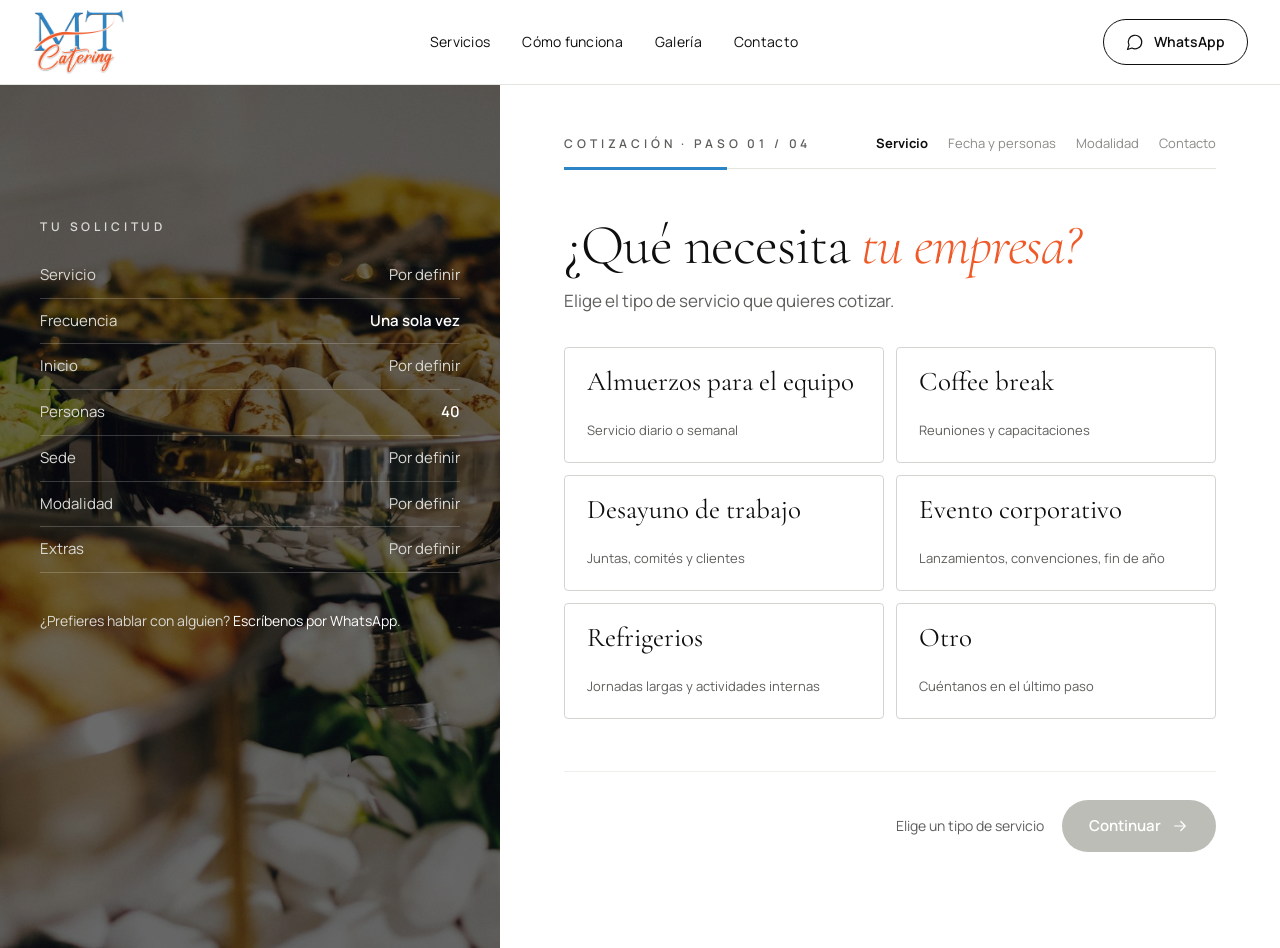
==== cotizar.html @ 87c5e4e2 "Web informativa de MT Catering Página de inicio, formulario de cotización (correo vía Web3Forms y re" ====
<!doctype html>
<html lang="es">
<head>
  <meta charset="utf-8">
  <meta name="viewport" content="width=device-width, initial-scale=1">
  <title>Cotizar · MT Catering</title>
  <meta name="description" content="Cotiza el catering de tu empresa con MT Catering: almuerzos para empleados, coffee break, desayunos de trabajo y eventos corporativos.">
  <link rel="icon" type="image/png" href="img/favicon.png">
  <link rel="preconnect" href="https://fonts.googleapis.com">
  <link rel="preconnect" href="https://fonts.gstatic.com" crossorigin>
  <link href="https://fonts.googleapis.com/css2?family=Cormorant+Garamond:ital,wght@0,300;0,400;0,500;1,300;1,400&family=Manrope:wght@400;500;600;700&display=swap" rel="stylesheet">
  <link rel="stylesheet" href="css/styles.css">
</head>
<body>

<a class="sr-only" href="#cotizar-form">Saltar al formulario</a>

<header class="site-header">
  <div class="container">
    <a class="brand" href="index.html" aria-label="MT Catering, inicio">
      <img src="img/logo-mt-catering.png" alt="MT Catering" width="900" height="640">
    </a>
    <nav class="nav-links" aria-label="Principal">
      <a class="link-ul" href="index.html#servicios">Servicios</a>
      <a class="link-ul" href="index.html#como-funciona">Cómo funciona</a>
      <a class="link-ul" href="index.html#galeria">Galería</a>
      <a class="link-ul" href="index.html#contacto">Contacto</a>
    </nav>
    <div class="header-actions">
      <a class="btn btn-outline" data-mt-wa href="#" target="_blank" rel="noopener">
        <svg class="icon" viewBox="0 0 24 24" aria-hidden="true"><path d="M7.9 20A9 9 0 1 0 4 16.1L2 22Z"/></svg>WhatsApp</a>
      <button class="burger" type="button" aria-label="Abrir menú" aria-expanded="false" aria-controls="menu-movil">
        <svg class="icon i-open" viewBox="0 0 24 24" aria-hidden="true"><path d="M4 9h16M4 15h16"/></svg>
        <svg class="icon i-close" viewBox="0 0 24 24" aria-hidden="true"><path d="M18 6 6 18M6 6l12 12"/></svg>
      </button>
    </div>
  </div>
</header>

<nav class="mobile-menu" id="menu-movil" aria-label="Menú">
  <a class="menu-link" href="index.html">Inicio <span>01</span></a>
  <a class="menu-link" href="index.html#servicios">Servicios <span>02</span></a>
  <a class="menu-link" href="index.html#galeria">Galería <span>03</span></a>
  <a class="menu-link" href="index.html#contacto">Contacto <span>04</span></a>
  <div class="menu-foot">
    <span data-mt="telefono"></span>
    <span data-mt="correo"></span>
  </div>
</nav>

<main class="quote">

  <aside class="quote-aside" aria-label="Resumen de tu solicitud">
    <div class="quote-photo" id="quote-photo" role="img" aria-label="Buffet con bandejas de plata" style="background-image: url('img/fotos/buffet.jpg')"></div>
    <div class="panel">
      <div class="summary">
        <p class="eyebrow eyebrow--light">Tu solicitud</p>
        <dl id="resumen"></dl>
      </div>
      <div class="estimate" id="estimado" hidden>
        <p class="eyebrow eyebrow--light" style="margin-bottom: 8px">Estimado referencial</p>
        <div id="estimado-cuerpo"></div>
        <p style="font-size: 13px; color: #D9D9D6">El precio final se confirma en tu propuesta.</p>
      </div>
      <p class="quote-help">¿Prefieres hablar con alguien? <a class="link-ul" data-mt-wa href="#" target="_blank" rel="noopener">Escríbenos por WhatsApp</a>.</p>
    </div>
  </aside>

  <section class="quote-main" aria-labelledby="titulo-paso">
    <div id="progreso-wrap">
      <div class="progress-top">
        <p class="eyebrow" style="margin: 0">Cotización · paso <span id="paso-num">01</span> / 04</p>
        <ol class="step-names" aria-hidden="true">
          <li data-step-name="1" class="is-current">Servicio</li>
          <li data-step-name="2">Fecha y personas</li>
          <li data-step-name="3">Modalidad</li>
          <li data-step-name="4">Contacto</li>
        </ol>
      </div>
      <div class="progress" aria-hidden="true"><span id="barra"></span></div>
    </div>

    <form id="cotizar-form" novalidate>
      <!-- Paso 1 -->
      <div class="step is-active" data-step="1">
        <h1 id="titulo-paso">¿Qué necesita <em>tu empresa?</em></h1>
        <p class="lead">Elige el tipo de servicio que quieres cotizar.</p>
        <fieldset>
          <legend class="sr-only">Tipo de servicio</legend>
          <div class="tiles" data-group="servicio">
            <button class="tile" type="button" data-value="almuerzos" aria-pressed="false"><span class="t">Almuerzos para el equipo</span><span class="d">Servicio diario o semanal</span></button>
            <button class="tile" type="button" data-value="coffee" aria-pressed="false"><span class="t">Coffee break</span><span class="d">Reuniones y capacitaciones</span></button>
            <button class="tile" type="button" data-value="desayuno" aria-pressed="false"><span class="t">Desayuno de trabajo</span><span class="d">Juntas, comités y clientes</span></button>
            <button class="tile" type="button" data-value="evento" aria-pressed="false"><span class="t">Evento corporativo</span><span class="d">Lanzamientos, convenciones, fin de año</span></button>
            <button class="tile" type="button" data-value="refrigerios" aria-pressed="false"><span class="t">Refrigerios</span><span class="d">Jornadas largas y actividades internas</span></button>
            <button class="tile" type="button" data-value="otro" aria-pressed="false"><span class="t">Otro</span><span class="d">Cuéntanos en el último paso</span></button>
          </div>
        </fieldset>
      </div>

      <!-- Paso 2 -->
      <div class="step" data-step="2">
        <h2>¿Cuándo y para <em>cuántas personas?</em></h2>
        <p class="lead">Si es un servicio recurrente, indícanos la frecuencia.</p>
        <fieldset style="margin-bottom: 36px">
          <legend>Frecuencia</legend>
          <div class="chips" data-group="frecuencia">
            <button class="chip" type="button" data-value="Una sola vez" aria-pressed="true">Una sola vez</button>
            <button class="chip" type="button" data-value="Semanal" aria-pressed="false">Semanal</button>
            <button class="chip" type="button" data-value="Diario (lunes a viernes)" aria-pressed="false">Diario (lun a vie)</button>
            <button class="chip" type="button" data-value="Mensual" aria-pressed="false">Mensual</button>
          </div>
        </fieldset>
        <div class="fields">
          <div class="field">
            <label for="f-fecha">Fecha de inicio</label>
            <input class="fld" id="f-fecha" name="fecha" type="date">
          </div>
          <div class="field">
            <label for="f-horario">Horario</label>
            <select class="fld" id="f-horario" name="horario">
              <option value="">Selecciona</option>
              <option>Desayuno</option>
              <option>Media mañana</option>
              <option>Almuerzo</option>
              <option>Tarde</option>
              <option>Noche o evento</option>
            </select>
          </div>
          <div class="field field--full">
            <label for="f-sede">Sede o dirección</label>
            <input class="fld" id="f-sede" name="sede" type="text" placeholder="Dirección de la oficina, planta o lugar del evento" autocomplete="street-address">
          </div>
        </div>
        <div class="people">
          <div class="people-top">
            <label for="f-personas" class="eyebrow" style="margin: 0">Personas por servicio</label>
            <output class="people-num" id="personas-num" for="f-personas">40</output>
          </div>
          <input id="f-personas" name="personas" type="range" min="10" max="500" step="5" value="40">
          <div class="people-scale"><span>10</span><span>500 o más</span></div>
        </div>
      </div>

      <!-- Paso 3 -->
      <div class="step" data-step="3">
        <h2>¿Cómo lo <em>servimos?</em></h2>
        <p class="lead">Elige la modalidad y suma los extras que necesites.</p>
        <fieldset>
          <legend class="sr-only">Modalidad</legend>
          <div class="tiles" data-group="modalidad">
            <button class="tile" type="button" data-value="Box lunch" aria-pressed="false"><span class="t">Box lunch</span><span class="d">Comida individual empacada y entregada en tu oficina.</span></button>
            <button class="tile" type="button" data-value="Buffet" aria-pressed="false"><span class="t">Buffet</span><span class="d">Montaje en tu sede; cada persona se sirve.</span></button>
            <button class="tile" type="button" data-value="Menú servido" aria-pressed="false"><span class="t">Menú servido</span><span class="d">Entrada, plato fuerte y postre servidos a la mesa.</span></button>
            <button class="tile" type="button" data-value="Estaciones" aria-pressed="false"><span class="t">Estaciones</span><span class="d">Islas temáticas para eventos y lanzamientos.</span></button>
          </div>
        </fieldset>
        <fieldset style="margin-top: 44px">
          <legend>Extras · opcional</legend>
          <div class="chips" data-group="extras" data-multi="true">
            <button class="chip" type="button" data-value="Meseros" aria-pressed="false">Meseros</button>
            <button class="chip" type="button" data-value="Café y bebidas" aria-pressed="false">Café y bebidas</button>
            <button class="chip" type="button" data-value="Menaje y mantelería" aria-pressed="false">Menaje y mantelería</button>
            <button class="chip" type="button" data-value="Postres" aria-pressed="false">Postres</button>
            <button class="chip" type="button" data-value="Montaje y decoración" aria-pressed="false">Montaje y decoración</button>
          </div>
        </fieldset>
      </div>

      <!-- Paso 4 -->
      <div class="step" data-step="4">
        <h2>¿A quién le enviamos <em>la propuesta?</em></h2>
        <p class="lead">Usaremos estos datos solo para responder tu cotización.</p>
        <div class="fields">
          <div class="field">
            <label for="f-nombre">Nombre completo *</label>
            <input class="fld" id="f-nombre" name="nombre" type="text" autocomplete="name" required>
          </div>
          <div class="field">
            <label for="f-empresa">Empresa *</label>
            <input class="fld" id="f-empresa" name="empresa" type="text" autocomplete="organization" required>
          </div>
          <div class="field">
            <label for="f-correo">Correo *</label>
            <input class="fld" id="f-correo" name="correo" type="email" autocomplete="email" required>
          </div>
          <div class="field">
            <label for="f-telefono">Teléfono o WhatsApp *</label>
            <input class="fld" id="f-telefono" name="telefono" type="tel" autocomplete="tel" required>
          </div>
          <div class="field field--full">
            <label for="f-mensaje">¿Algo más? · opcional</label>
            <textarea class="fld" id="f-mensaje" name="mensaje" rows="3" placeholder="Restricciones alimentarias, presupuesto por persona, si necesitas factura…"></textarea>
          </div>
        </div>
        <label class="check">
          <input type="checkbox" id="f-acepta" name="acepta">
          <span>Acepto que MT Catering use estos datos para responder mi cotización.</span>
        </label>
        <div class="hp" aria-hidden="true"><label>No llenar <input type="checkbox" name="botcheck" id="f-botcheck" tabindex="-1"></label></div>
      </div>

      <div class="form-nav" id="form-nav">
        <button class="btn-back" type="button" id="btn-atras" hidden>
          <svg class="icon" viewBox="0 0 24 24" aria-hidden="true"><path d="M19 12H5M11 6l-6 6 6 6"/></svg>Atrás</button>
        <div class="right">
          <span class="hint" id="hint" aria-live="polite"></span>
          <button class="btn btn-dark" type="button" id="btn-siguiente">Continuar
            <svg class="icon" viewBox="0 0 24 24" aria-hidden="true"><path d="M5 12h14M13 6l6 6-6 6"/></svg></button>
          <button class="btn btn-primary" type="submit" id="btn-enviar" hidden>Enviar cotización
            <svg class="icon" viewBox="0 0 24 24" aria-hidden="true"><path d="M5 12h14M13 6l6 6-6 6"/></svg></button>
        </div>
      </div>
      <p class="form-error" id="form-error" role="alert"></p>
    </form>

    <div class="done" id="listo" tabindex="-1">
      <span class="check-badge" aria-hidden="true"><svg class="icon" viewBox="0 0 24 24"><path d="M20 6 9 17l-5-5"/></svg></span>
      <h1>Gracias, <em id="listo-nombre"></em></h1>
      <p id="listo-texto"></p>
      <p id="listo-cuenta" style="font-size: 15px"></p>
      <div class="actions">
        <a class="btn btn-primary" id="listo-wa" href="#">
          <svg class="icon" viewBox="0 0 24 24" aria-hidden="true"><path d="M7.9 20A9 9 0 1 0 4 16.1L2 22Z"/></svg>Ir a WhatsApp ahora</a>
        <button class="btn btn-outline" type="button" id="listo-quedarme">Quedarme aquí</button>
        <a class="link-ul" href="index.html" style="font-weight: 600; margin-left: 8px">Volver al inicio</a>
      </div>
    </div>
  </section>
</main>

<script src="js/config.js"></script>
<script src="js/main.js"></script>
<script src="js/cotizar.js"></script>
</body>
</html>
---- css/styles.css ----
/* =========================================================
   MT Catering · estilos
   Blanco y negro con acentos de la marca (azul y naranja)
   ========================================================= */

:root {
  --ink: #0E0E0E;
  --paper: #FFFFFF;
  --soft: #F5F5F3;
  --muted: #5E5E5B;
  --muted-2: #8A8A86;
  --line: #E4E4E1;
  --line-2: #D4D4D0;
  --on-dark: #FFFFFF;
  --on-dark-muted: #D9D9D6;
  --blue: #2B84C6;      /* azul del logo */
  --orange: #F05A28;    /* naranja del logo */
  --orange-hover: #D94A1B;
  --serif: 'Cormorant Garamond', Georgia, serif;
  --sans: 'Manrope', system-ui, -apple-system, 'Segoe UI', sans-serif;
  --ease: cubic-bezier(.16, .84, .24, 1);
  --radius: 4px;
  --header-h: 84px;
}

*, *::before, *::after { box-sizing: border-box; }
[hidden] { display: none !important; }
html { scroll-behavior: smooth; -webkit-text-size-adjust: 100%; }
body {
  margin: 0;
  font-family: var(--sans);
  font-size: 16px;
  line-height: 1.65;
  color: var(--ink);
  background: var(--paper);
  -webkit-font-smoothing: antialiased;
}
img { max-width: 100%; display: block; }
a { color: var(--ink); }
a:hover { color: var(--muted); }
button { font: inherit; }
:focus-visible { outline: 2px solid var(--orange); outline-offset: 3px; }
.sr-only { position: absolute; width: 1px; height: 1px; padding: 0; margin: -1px; overflow: hidden; clip: rect(0 0 0 0); white-space: nowrap; border: 0; }

.container { width: 100%; max-width: 1280px; margin: 0 auto; padding: 0 32px; }
.eyebrow { margin: 0 0 16px; font-size: 12px; font-weight: 600; letter-spacing: .32em; text-transform: uppercase; color: var(--muted); }
.eyebrow--light { color: var(--on-dark-muted); }
.h-display { font-family: var(--serif); font-weight: 300; letter-spacing: -0.02em; line-height: 1; margin: 0; font-size: clamp(40px, 4.6vw, 68px); }
.h-display em, .accent-em { font-style: italic; color: var(--orange); }
.on-dark .h-display em { color: #FF8A5C; }
.lead { color: var(--muted); font-size: 17px; }
.icon { width: 18px; height: 18px; fill: none; stroke: currentColor; stroke-width: 1.6; stroke-linecap: round; stroke-linejoin: round; flex: none; }

/* ---------- Botones ---------- */
.btn {
  display: inline-flex; align-items: center; justify-content: center; gap: 10px;
  min-height: 52px; padding: 0 26px; border-radius: 999px;
  font-weight: 600; font-size: 15px; text-decoration: none; cursor: pointer;
  border: 1px solid transparent;
  transition: transform .5s var(--ease), background-color .3s, color .3s, border-color .3s;
}
.btn:hover { transform: translateY(-2px); }
.btn-primary { background: var(--orange); color: var(--ink); }
.btn-primary:hover { background: var(--orange-hover); color: var(--ink); }
.btn-dark { background: var(--ink); color: var(--paper); }
.btn-dark:hover { background: #2A2A28; color: var(--paper); }
.btn-outline { border-color: var(--ink); color: var(--ink); background: transparent; }
.btn-outline:hover { background: var(--ink); color: var(--paper); }
.btn-outline-light { border-color: rgba(255,255,255,.6); color: var(--paper); background: transparent; }
.btn-outline-light:hover { background: var(--paper); color: var(--ink); }
.btn[disabled] { background: #BDBDB8; color: var(--paper); cursor: not-allowed; transform: none; }

.link-ul {
  text-decoration: none;
  background-image: linear-gradient(currentColor, currentColor);
  background-size: 0% 1px; background-repeat: no-repeat; background-position: 0 100%;
  transition: background-size .6s var(--ease);
}
.link-ul:hover { background-size: 100% 1px; }

/* ---------- Encabezado ---------- */
.site-header {
  position: sticky; top: 0; z-index: 50;
  background: rgba(255,255,255,.96);
  backdrop-filter: blur(8px);
  border-bottom: 1px solid var(--line);
}
.site-header .container { display: flex; align-items: center; justify-content: space-between; gap: 24px; height: var(--header-h); }
.brand { display: flex; align-items: center; }
.brand img { height: 66px; width: auto; }
.nav-links { display: flex; gap: 32px; align-items: center; font-size: 14px; letter-spacing: .02em; }
.nav-links a { color: var(--ink); }
.header-actions { display: flex; gap: 12px; align-items: center; }
.header-actions .btn { min-height: 46px; padding: 0 22px; font-size: 14px; }
.burger {
  display: none; width: 46px; height: 46px; border-radius: 50%;
  border: 1px solid var(--line-2); background: var(--paper); color: var(--ink);
  align-items: center; justify-content: center; cursor: pointer;
}
.burger .i-close { display: none; }
.burger[aria-expanded="true"] .i-open { display: none; }
.burger[aria-expanded="true"] .i-close { display: block; }
.mobile-menu {
  position: fixed; inset: var(--header-h) 0 0 0; z-index: 49;
  background: var(--ink); color: var(--paper);
  padding: 24px 24px 32px; display: flex; flex-direction: column;
  transform: translateY(-8px); opacity: 0; visibility: hidden;
  transition: opacity .4s var(--ease), transform .4s var(--ease), visibility .4s;
}
.mobile-menu.is-open { opacity: 1; transform: none; visibility: visible; }
.mobile-menu a.menu-link {
  color: var(--paper); text-decoration: none;
  font-family: var(--serif); font-weight: 300; font-size: 44px; line-height: 1.1;
  padding: 12px 0; border-bottom: 1px solid #2E2E2C;
  display: flex; justify-content: space-between; align-items: baseline;
}
.mobile-menu a.menu-link span { font-family: var(--sans); font-size: 12px; color: #A3A3A0; }
.mobile-menu .menu-foot { margin-top: auto; display: flex; flex-direction: column; gap: 8px; color: #A3A3A0; font-size: 14px; }

/* ---------- Portada ---------- */
.hero {
  position: relative; overflow: hidden; color: var(--on-dark);
  min-height: min(820px, calc(100vh - var(--header-h)));
  display: flex; background: var(--ink);
}
.hero-bg {
  position: absolute; inset: 0;
  background: url('../img/fotos/buffet.jpg') center / cover no-repeat;
  transform-origin: center;
}
.hero::after { content: ''; position: absolute; inset: 0; background: rgba(8,8,8,.6); }
.hero .container {
  position: relative; z-index: 1;
  display: flex; flex-wrap: wrap; gap: 40px 64px; align-items: flex-end; justify-content: space-between;
  padding-top: 96px; padding-bottom: 80px;
}
.hero h1 {
  flex: 999 1 620px; min-width: 0; margin: 0;
  font-family: var(--serif); font-weight: 300; line-height: .94; letter-spacing: -0.03em;
  font-size: clamp(54px, 8vw, 128px);
}
.hero h1 .line { display: block; }
.hero h1 em { font-style: italic; color: #FF8A5C; display: inline-block; }
.hero-side { flex: 1 1 300px; min-width: 0; max-width: 400px; }
.hero-side p { margin: 0 0 28px; color: #E6E6E3; font-size: 17px; }
.hero-actions { display: flex; flex-wrap: wrap; gap: 12px; }

/* ---------- Franja que se desliza ---------- */
.marquee { background: var(--ink); color: var(--paper); padding: 28px 0; overflow: hidden; border-top: 3px solid var(--orange); }
.marquee-track { display: flex; width: max-content; animation: marquee 60s linear infinite; }
.marquee-track span {
  display: inline-flex; align-items: center; gap: 40px; padding-right: 40px;
  font-family: var(--serif); font-style: italic; font-weight: 300; font-size: 42px; line-height: 1.1; white-space: nowrap;
}
.marquee-track span::after { content: ''; width: 6px; height: 6px; border-radius: 50%; background: var(--blue); }
@keyframes marquee { from { transform: translateX(0); } to { transform: translateX(-50%); } }

/* ---------- Nosotros ---------- */
.intro { text-align: center; padding: 128px 0 104px; }
.intro .container { max-width: 1080px; }
.intro-statement {
  font-family: var(--serif); font-weight: 300; letter-spacing: -0.015em; line-height: 1.25;
  font-size: clamp(32px, 3.8vw, 54px); margin: 0 0 32px;
}
.photo-pill { display: inline-block; width: 120px; height: 52px; border-radius: 999px; vertical-align: middle; background-size: cover; background-position: center; }
.photo-pill--1 { background-image: url('../img/fotos/ensaladas.jpg'); }
.photo-pill--2 { background-image: url('../img/fotos/coffee-break.jpg'); }
.intro .lead { max-width: 640px; margin: 0 auto 64px; }
.features { display: flex; flex-wrap: wrap; border-top: 1px solid var(--line); text-align: left; }
.feature { flex: 1 1 220px; padding: 32px 24px 0; }
.feature + .feature { border-left: 1px solid var(--line); }
.feature .num { font-family: var(--serif); font-size: 44px; font-weight: 300; line-height: 1; color: var(--blue); }
.feature h3 { margin: 12px 0 6px; font-size: 17px; }
.feature p { margin: 0; color: var(--muted); font-size: 15px; }

/* ---------- Servicios ---------- */
.services { background: var(--ink); color: var(--on-dark); padding: 112px 0; }
.section-head { display: flex; flex-wrap: wrap; justify-content: space-between; align-items: flex-end; gap: 16px 32px; margin-bottom: 48px; }
.section-head p { margin: 0; max-width: 340px; }
.services .section-head p { color: #A3A3A0; }
.cards { display: flex; flex-wrap: wrap; gap: 16px; }
.card {
  flex: 1 1 270px; min-width: 0; height: 500px; position: relative; overflow: hidden;
  border-radius: var(--radius); color: var(--on-dark); text-decoration: none;
  display: flex; flex-direction: column; justify-content: flex-end;
}
.card:hover { color: var(--on-dark); }
.card img { position: absolute; inset: 0; width: 100%; height: 100%; object-fit: cover; transition: transform 1.6s var(--ease); }
.card::before { content: ''; position: absolute; inset: 0; z-index: 1; background: linear-gradient(to top, rgba(0,0,0,.85), rgba(0,0,0,.12) 62%); }
.card:hover img, .card:focus-visible img { transform: scale(1.07); }
.card-body { position: relative; z-index: 2; padding: 26px; }
.card-body .num { font-size: 13px; letter-spacing: .1em; color: #FF8A5C; }
.card-body h3 { font-family: var(--serif); font-weight: 400; font-size: 34px; line-height: 1.05; margin: 6px 0 0; }
.card-body p { margin: 0; padding-top: 10px; font-size: 15px; color: #E6E6E3; max-height: 0; opacity: 0; overflow: hidden; transition: max-height .7s var(--ease), opacity .6s; }
.card:hover .card-body p, .card:focus-visible .card-body p { max-height: 160px; opacity: 1; }
.card-body .more { display: inline-flex; align-items: center; gap: 8px; margin-top: 14px; font-size: 14px; font-weight: 600; }
@media (hover: none) { .card-body p { max-height: none; opacity: 1; } }

/* ---------- Franja con foto ---------- */
.band { position: relative; overflow: hidden; height: 540px; color: var(--on-dark); display: flex; align-items: center; justify-content: center; text-align: center; background: var(--ink); }
.band-bg { position: absolute; left: 0; right: 0; top: -14%; bottom: -14%; background: url('../img/fotos/buffet-oficina.jpg') center / cover no-repeat; }
.band::after { content: ''; position: absolute; inset: 0; background: rgba(8,8,8,.6); }
.band .inner { position: relative; z-index: 1; max-width: 920px; padding: 0 32px; }
.band-quote { font-family: var(--serif); font-weight: 300; font-size: clamp(40px, 5vw, 76px); line-height: 1.05; letter-spacing: -0.02em; margin: 0 0 20px; }
.band-quote em { color: #FF8A5C; }

/* ---------- Cómo funciona ---------- */
.process { padding: 120px 0; }
.process .container { display: flex; flex-wrap: wrap; gap: 64px; align-items: center; }
.process-photo { flex: 1 1 440px; min-width: 0; overflow: hidden; border-radius: var(--radius); }
.process-photo img { width: 100%; aspect-ratio: 4 / 5; object-fit: cover; transition: transform 1.6s var(--ease); }
.process-photo:hover img { transform: scale(1.05); }
.process-text { flex: 1 1 440px; min-width: 0; }
.steps { list-style: none; margin: 40px 0 44px; padding: 0; }
.steps li { display: flex; gap: 24px; padding: 22px 0; border-top: 1px solid var(--line-2); }
.steps li:first-child { border-top-color: var(--ink); }
.steps li:last-child { border-bottom: 1px solid var(--line-2); }
.steps .n { font-size: 13px; letter-spacing: .1em; color: var(--blue); font-weight: 700; padding-top: 10px; }
.steps strong { display: block; font-family: var(--serif); font-weight: 400; font-size: 30px; line-height: 1.15; }
.steps span.t { color: var(--muted); }

/* ---------- Galería ---------- */
.gallery { border-top: 1px solid var(--line); padding: 112px 0; }
.filters { display: flex; flex-wrap: wrap; gap: 6px; }
.filter {
  min-height: 44px; padding: 0 18px; border-radius: 999px; cursor: pointer;
  font-size: 14px; font-weight: 600; border: 1px solid var(--line-2); background: var(--paper); color: var(--ink);
  transition: background-color .3s, color .3s, border-color .3s;
}
.filter[aria-pressed="true"] { background: var(--ink); color: var(--paper); border-color: var(--ink); }
.gallery-grid { display: grid; grid-template-columns: repeat(3, minmax(0, 1fr)); grid-auto-rows: 250px; gap: 14px; }
.gallery-item { position: relative; overflow: hidden; border-radius: var(--radius); display: block; }
.gallery-item.tall { grid-row: span 2; }
.gallery-item img { width: 100%; height: 100%; object-fit: cover; transition: transform 1.6s var(--ease); }
.gallery-item:hover img { transform: scale(1.06); }
.gallery-item .tag { position: absolute; left: 14px; bottom: 14px; background: var(--paper); color: var(--ink); font-size: 11px; font-weight: 700; letter-spacing: .16em; text-transform: uppercase; padding: 6px 10px; border-radius: 2px; }
.gallery-item.is-hidden { display: none; }

/* ---------- Llamada final ---------- */
.cta { padding: 120px 0; }
.cta .container { display: flex; flex-wrap: wrap; gap: 48px; align-items: center; }
.cta-text { flex: 999 1 520px; min-width: 0; }
.cta-text h2 { font-family: var(--serif); font-weight: 300; font-size: clamp(52px, 6.4vw, 100px); line-height: .98; letter-spacing: -0.03em; margin: 0 0 24px; }
.cta-text h2 em { color: var(--orange); }
.cta-text .lead { margin: 0 0 36px; max-width: 460px; }
.cta-actions { display: flex; flex-wrap: wrap; gap: 14px; }
.cta-photo { flex: 1 1 380px; min-width: 0; overflow: hidden; border-radius: var(--radius); }
.cta-photo img { width: 100%; aspect-ratio: 4 / 5; object-fit: cover; }

/* ---------- Pie ---------- */
.site-footer { background: var(--ink); color: #A3A3A0; overflow: hidden; }
.footer-top { padding-top: 88px; display: flex; flex-wrap: wrap; gap: 48px; }
.footer-col { flex: 1 1 220px; min-width: 0; }
.footer-col ul { list-style: none; margin: 0; padding: 0; display: flex; flex-direction: column; gap: 10px; }
.footer-col a, .footer-col li { color: var(--paper); }
.footer-col a { text-decoration: none; }
.footer-logo { background: var(--paper); border-radius: var(--radius); padding: 14px 18px; display: inline-block; }
.footer-logo img { height: 72px; width: auto; }
.footer-word { padding-top: 64px; }
.footer-word p { margin: 0; font-family: var(--serif); font-weight: 300; font-size: clamp(72px, 14vw, 210px); line-height: .8; letter-spacing: -0.04em; color: var(--paper); white-space: nowrap; }
.footer-word p em { color: var(--orange); }
.footer-bottom { padding-top: 28px; padding-bottom: 32px; margin-top: 0; border-top: 1px solid #2A2A28; display: flex; flex-wrap: wrap; justify-content: space-between; gap: 12px; font-size: 13px; }
.footer-bottom a { color: #A3A3A0; }

/* ---------- WhatsApp ---------- */
.wa-float {
  position: fixed; right: 28px; bottom: 28px; z-index: 40;
  width: 60px; height: 60px; border-radius: 50%;
  background: #1A9E4F; color: var(--paper);
  display: flex; align-items: center; justify-content: center;
  box-shadow: 0 14px 30px rgba(0,0,0,.25);
  transition: transform .5s var(--ease);
}
.wa-float:hover { transform: translateY(-3px) scale(1.04); color: var(--paper); }
.wa-float .icon { width: 28px; height: 28px; }
.mobile-bar { display: none; }

/* ---------- Animación de la palabra ---------- */
.word-swap { display: inline-block; animation: wordIn 1s var(--ease); }
@keyframes wordIn { from { opacity: 0; transform: translateY(40%); filter: blur(8px); } to { opacity: 1; transform: none; filter: blur(0); } }

/* =========================================================
   Página de cotizar
   ========================================================= */
.quote { display: flex; flex-wrap: wrap; align-items: stretch; min-height: calc(100vh - var(--header-h)); }
.quote-aside { flex: 1 1 500px; min-width: 0; position: relative; overflow: hidden; color: var(--on-dark); background: var(--ink); min-height: 520px; }
.quote-photo { position: absolute; inset: 0; background-size: cover; background-position: center; transition: opacity .8s var(--ease); }
.quote-aside::after { content: ''; position: absolute; inset: 0; background: rgba(8,8,8,.6); }
.quote-aside .panel { position: sticky; top: var(--header-h); z-index: 1; padding: 48px 40px; display: flex; flex-direction: column; gap: 36px; }
.summary dl { margin: 0; }
.summary .row { display: flex; justify-content: space-between; gap: 16px; padding: 10px 0; border-bottom: 1px solid rgba(255,255,255,.2); font-size: 15px; }
.summary dt { color: var(--on-dark-muted); }
.summary dd { margin: 0; text-align: right; font-weight: 600; }
.summary dd.empty { font-weight: 400; color: var(--on-dark-muted); }
.estimate .range { font-family: var(--serif); font-weight: 300; font-size: 42px; line-height: 1.05; margin: 0 0 6px; }
.estimate p { margin: 0 0 8px; font-size: 14px; color: #E6E6E3; }
.quote-help { font-size: 14px; color: var(--on-dark-muted); margin: 0; }
.quote-help a { color: var(--paper); }

.quote-main { flex: 999 1 600px; min-width: 0; padding: 48px 64px 96px; }
.progress-top { display: flex; justify-content: space-between; align-items: baseline; gap: 16px; margin-bottom: 14px; }
.progress-top p { margin: 0; }
.step-names { list-style: none; margin: 0; padding: 0; display: flex; gap: 20px; font-size: 13px; color: var(--muted-2); }
.step-names li.is-current { color: var(--ink); font-weight: 700; }
.progress { height: 1px; background: var(--line); position: relative; margin-bottom: 48px; }
.progress span { position: absolute; left: 0; top: -1px; height: 3px; background: var(--blue); width: 25%; transition: width .8s var(--ease); }

.step { display: none; }
.step.is-active { display: block; animation: stepIn .7s var(--ease); }
@keyframes stepIn { from { opacity: 0; transform: translateY(16px); } to { opacity: 1; transform: none; } }
.step h1, .step h2 { font-family: var(--serif); font-weight: 300; font-size: clamp(40px, 4.4vw, 60px); line-height: 1.02; letter-spacing: -0.02em; margin: 0 0 12px; }
.step h1 em, .step h2 em { color: var(--orange); }
.step > p.lead { margin: 0 0 32px; }
.step fieldset { border: 0; margin: 0; padding: 0; min-width: 0; }
.step legend { padding: 0; margin: 0 0 12px; font-size: 12px; font-weight: 600; letter-spacing: .2em; text-transform: uppercase; color: var(--muted); }

.tiles { display: grid; grid-template-columns: repeat(auto-fill, minmax(220px, 1fr)); gap: 12px; }
.tile {
  text-align: left; cursor: pointer; min-height: 116px; padding: 20px 22px; border-radius: var(--radius);
  display: flex; flex-direction: column; justify-content: space-between; gap: 12px;
  border: 1px solid var(--line-2); background: var(--paper); color: var(--ink);
  transition: background-color .4s, color .4s, border-color .4s, transform .4s var(--ease);
}
.tile:hover { transform: translateY(-2px); border-color: var(--ink); }
.tile .t { font-family: var(--serif); font-size: 27px; font-weight: 400; line-height: 1.05; }
.tile .d { font-size: 13px; color: var(--muted); }
.tile[aria-pressed="true"] { background: var(--ink); color: var(--paper); border-color: var(--ink); }
.tile[aria-pressed="true"] .d { color: #BDBDB8; }

.chips { display: flex; flex-wrap: wrap; gap: 10px; }
.chip {
  min-height: 46px; padding: 0 20px; border-radius: 999px; cursor: pointer; font-size: 15px;
  display: inline-flex; align-items: center; gap: 8px;
  border: 1px solid var(--line-2); background: var(--paper); color: var(--ink);
  transition: background-color .4s, color .4s, border-color .4s;
}
.chip:hover { border-color: var(--ink); }
.chip[aria-pressed="true"] { background: var(--ink); color: var(--paper); border-color: var(--ink); }

.fields { display: flex; flex-wrap: wrap; gap: 32px 40px; }
.field { flex: 1 1 240px; min-width: 0; display: flex; flex-direction: column; gap: 4px; }
.field--full { flex-basis: 100%; }
.field label { font-size: 12px; font-weight: 600; letter-spacing: .2em; text-transform: uppercase; color: var(--muted); }
.fld {
  font: inherit; font-size: 18px; width: 100%; min-height: 52px; padding: 10px 0;
  border: 0; border-bottom: 1px solid #BDBDB8; border-radius: 0; background: transparent; color: var(--ink);
  transition: border-color .4s, box-shadow .4s;
}
.fld:focus { outline: none; border-bottom-color: var(--ink); box-shadow: 0 1px 0 var(--ink); }
.fld::placeholder { color: var(--muted-2); }
textarea.fld { resize: vertical; min-height: 96px; }
.fld[aria-invalid="true"] { border-bottom-color: #C2410C; }
.field .err { font-size: 13px; color: #B3340D; min-height: 0; }

.people { margin-top: 44px; }
.people-top { display: flex; justify-content: space-between; align-items: flex-end; gap: 16px; }
.people-num { font-family: var(--serif); font-weight: 300; font-size: 72px; line-height: .9; }
.people input[type=range] { width: 100%; margin: 20px 0 6px; accent-color: var(--ink); height: 28px; }
.people-scale { display: flex; justify-content: space-between; font-size: 13px; color: var(--muted); }

.check { display: flex; gap: 12px; align-items: flex-start; margin-top: 28px; font-size: 15px; cursor: pointer; }
.check input { width: 20px; height: 20px; margin: 2px 0 0; accent-color: var(--ink); flex: none; }
.hp { position: absolute; left: -9999px; width: 1px; height: 1px; overflow: hidden; }

.form-nav { display: flex; justify-content: space-between; align-items: center; gap: 16px; margin-top: 52px; padding-top: 28px; border-top: 1px solid #EEEEEB; flex-wrap: wrap; }
.form-nav .right { display: flex; align-items: center; gap: 18px; flex-wrap: wrap; justify-content: flex-end; margin-left: auto; }
.btn-back { border: 0; background: transparent; cursor: pointer; font-weight: 600; min-height: 48px; display: inline-flex; align-items: center; gap: 8px; padding: 0 4px; color: var(--ink); }
.hint { font-size: 14px; color: var(--muted); }
.form-error { margin: 20px 0 0; padding: 14px 16px; border-left: 3px solid var(--orange); background: #FFF3EE; font-size: 15px; display: none; }
.form-error.is-visible { display: block; }

.done { display: none; padding: 24px 0 8px; flex-direction: column; align-items: flex-start; gap: 20px; }
.done.is-visible { display: flex; }
.done .check-badge { width: 88px; height: 88px; border-radius: 50%; background: var(--ink); color: var(--paper); display: flex; align-items: center; justify-content: center; animation: pop .9s var(--ease) both; }
.done .check-badge .icon { width: 40px; height: 40px; stroke-width: 1.8; }
.done h1 { font-family: var(--serif); font-weight: 300; font-size: clamp(44px, 5vw, 72px); line-height: 1; letter-spacing: -0.02em; margin: 0; }
.done h1 em { color: var(--orange); }
.done p { margin: 0; color: var(--muted); font-size: 18px; max-width: 560px; }
.done .actions { display: flex; flex-wrap: wrap; gap: 12px; align-items: center; margin-top: 8px; }
@keyframes pop { 0% { transform: scale(.6); opacity: 0; } 60% { transform: scale(1.06); opacity: 1; } 100% { transform: scale(1); } }

/* =========================================================
   Pantallas pequeñas
   ========================================================= */
@media (max-width: 960px) {
  .nav-links { display: none; }
  .burger { display: inline-flex; }
  .header-actions .btn { display: none; }
  .gallery-grid { grid-template-columns: repeat(2, minmax(0, 1fr)); grid-auto-rows: 200px; }
  .feature + .feature { border-left: 0; }
  .quote-main { padding: 36px 24px 72px; order: 1; }
  .quote-aside { order: 2; min-height: 0; flex-basis: 100%; }
}
@media (max-width: 640px) {
  :root { --header-h: 72px; }
  .container { padding: 0 20px; }
  .brand img { height: 48px; }
  .hero .container { padding-top: 64px; padding-bottom: 116px; }
  .hero-side { max-width: none; }
  .marquee-track span { font-size: 30px; }
  .intro { padding: 88px 0 72px; }
  .photo-pill { width: 84px; height: 38px; }
  .services, .gallery, .process, .cta { padding: 80px 0; }
  .card { height: 400px; flex-basis: 100%; }
  .band { height: 420px; }
  .gallery-grid { grid-auto-rows: 160px; gap: 10px; }
  .step-names { display: none; }
  .quote-aside .panel { padding: 32px 20px; }
  .wa-float { display: none; }
  .mobile-bar {
    display: flex; gap: 10px; position: fixed; left: 0; right: 0; bottom: 0; z-index: 40;
    background: var(--paper); border-top: 1px solid var(--line); padding: 12px 16px 16px;
  }
  .mobile-bar .btn { flex: 1; }
  .mobile-bar .wa { flex: none; width: 52px; height: 52px; border-radius: 50%; border: 1px solid var(--ink); display: flex; align-items: center; justify-content: center; color: var(--ink); }
  .site-footer { padding-bottom: 84px; }
}

@media (prefers-reduced-motion: reduce) {
  *, *::before, *::after { animation-duration: .01ms !important; animation-iteration-count: 1 !important; transition-duration: .01ms !important; scroll-behavior: auto !important; }
  .marquee-track { animation: none; }
}
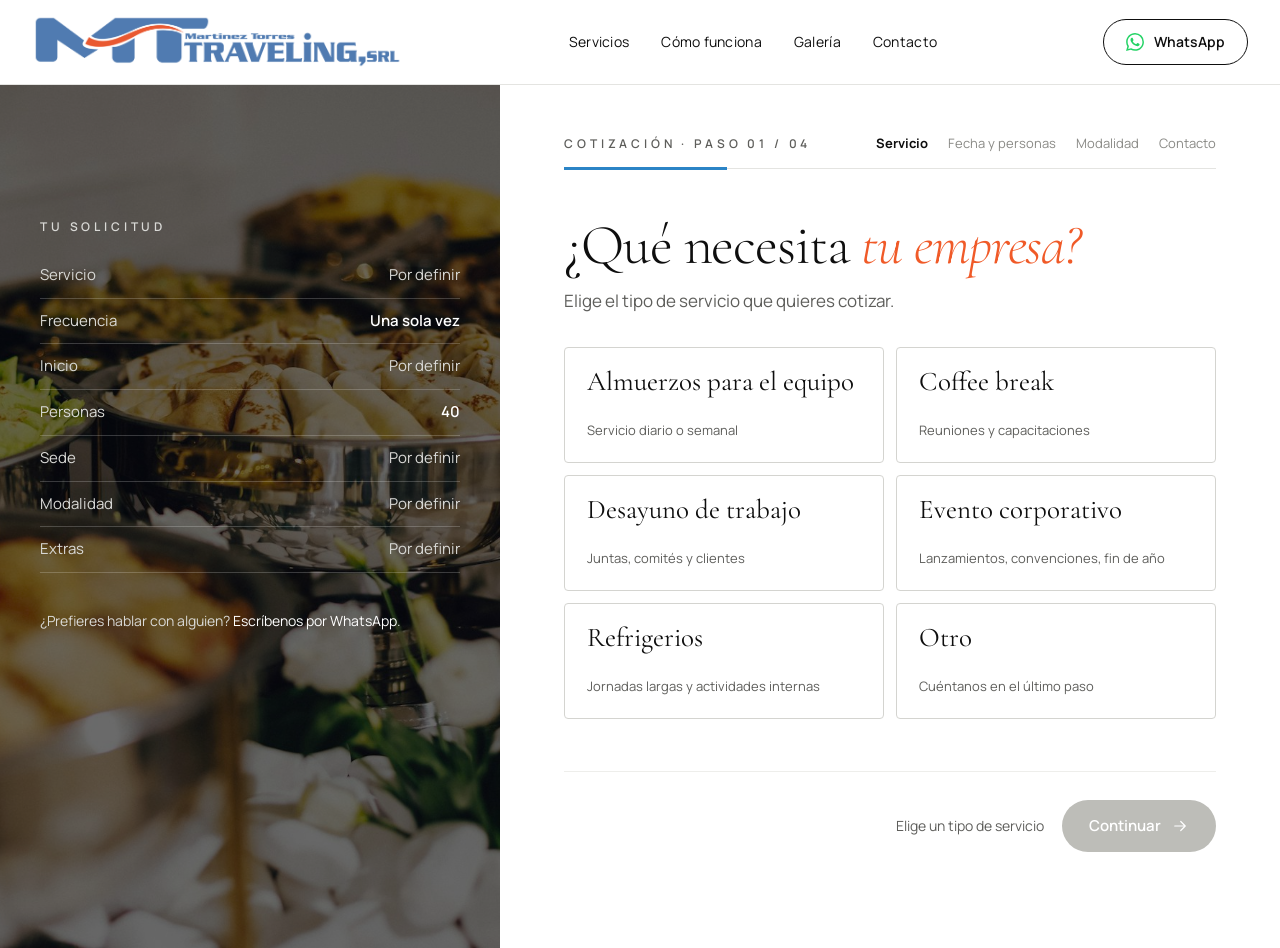
==== commit 3dc81a7d: "Logos, botones de vidrio, íconos de servicio y datos de contacto - Logo de MT Traveling (Martínez To" ====
--- a/cotizar.html
+++ b/cotizar.html
@@ -9,7 +9,7 @@
   <link rel="preconnect" href="https://fonts.googleapis.com">
   <link rel="preconnect" href="https://fonts.gstatic.com" crossorigin>
   <link href="https://fonts.googleapis.com/css2?family=Cormorant+Garamond:ital,wght@0,300;0,400;0,500;1,300;1,400&family=Manrope:wght@400;500;600;700&display=swap" rel="stylesheet">
-  <link rel="stylesheet" href="css/styles.css">
+  <link rel="stylesheet" href="css/styles.css?v=5">
 </head>
 <body>
 
@@ -17,8 +17,8 @@
 
 <header class="site-header">
   <div class="container">
-    <a class="brand" href="index.html" aria-label="MT Catering, inicio">
-      <img src="img/logo-mt-catering.png" alt="MT Catering" width="900" height="640">
+    <a class="brand" href="index.html" aria-label="Ir al inicio">
+      <img src="img/logo-mt-traveling.png?v=2" alt="MT Traveling, SRL · Martínez Torres" width="1600" height="233">
     </a>
     <nav class="nav-links" aria-label="Principal">
       <a class="link-ul" href="index.html#servicios">Servicios</a>
@@ -28,7 +28,7 @@
     </nav>
     <div class="header-actions">
       <a class="btn btn-outline" data-mt-wa href="#" target="_blank" rel="noopener">
-        <svg class="icon" viewBox="0 0 24 24" aria-hidden="true"><path d="M7.9 20A9 9 0 1 0 4 16.1L2 22Z"/></svg>WhatsApp</a>
+        <svg class="icon icon-wa" viewBox="0 0 24 24" aria-hidden="true"><path d="M17.472 14.382c-.297-.149-1.758-.867-2.03-.967-.273-.099-.471-.148-.67.15-.197.297-.767.966-.94 1.164-.173.199-.347.223-.644.075-.297-.15-1.255-.463-2.39-1.475-.883-.788-1.48-1.761-1.653-2.059-.173-.297-.018-.458.13-.606.134-.133.298-.347.446-.52.149-.174.198-.298.298-.497.099-.198.05-.371-.025-.52-.075-.149-.669-1.612-.916-2.207-.242-.579-.487-.5-.669-.51-.173-.008-.371-.01-.57-.01-.198 0-.52.074-.792.372-.272.297-1.04 1.016-1.04 2.479 0 1.462 1.065 2.875 1.213 3.074.149.198 2.096 3.2 5.077 4.487.709.306 1.262.489 1.694.625.712.227 1.36.195 1.871.118.571-.085 1.758-.719 2.006-1.413.248-.694.248-1.289.173-1.413-.074-.124-.272-.198-.57-.347m-5.421 7.403h-.004a9.87 9.87 0 0 1-5.031-1.378l-.361-.214-3.741.982.998-3.648-.235-.374a9.86 9.86 0 0 1-1.51-5.26c.001-5.45 4.436-9.884 9.888-9.884 2.64 0 5.122 1.03 6.988 2.898a9.825 9.825 0 0 1 2.893 6.994c-.003 5.45-4.437 9.884-9.885 9.884m8.413-18.297A11.815 11.815 0 0 0 12.05 0C5.495 0 .16 5.335.157 11.892c0 2.096.547 4.142 1.588 5.945L.057 24l6.305-1.654a11.882 11.882 0 0 0 5.683 1.448h.005c6.554 0 11.89-5.335 11.893-11.893a11.821 11.821 0 0 0-3.48-8.413Z"/></svg>WhatsApp</a>
       <button class="burger" type="button" aria-label="Abrir menú" aria-expanded="false" aria-controls="menu-movil">
         <svg class="icon i-open" viewBox="0 0 24 24" aria-hidden="true"><path d="M4 9h16M4 15h16"/></svg>
         <svg class="icon i-close" viewBox="0 0 24 24" aria-hidden="true"><path d="M18 6 6 18M6 6l12 12"/></svg>
@@ -207,8 +207,7 @@
           <span class="hint" id="hint" aria-live="polite"></span>
           <button class="btn btn-dark" type="button" id="btn-siguiente">Continuar
             <svg class="icon" viewBox="0 0 24 24" aria-hidden="true"><path d="M5 12h14M13 6l6 6-6 6"/></svg></button>
-          <button class="btn btn-primary" type="submit" id="btn-enviar" hidden>Enviar cotización
-            <svg class="icon" viewBox="0 0 24 24" aria-hidden="true"><path d="M5 12h14M13 6l6 6-6 6"/></svg></button>
+          <button class="cta-glass" type="submit" id="btn-enviar" hidden><span class="pill">Enviar cotización</span><span class="circle" aria-hidden="true"><svg class="icon" viewBox="0 0 24 24"><path d="m9 18 6-6-6-6"/></svg></span></button>
         </div>
       </div>
       <p class="form-error" id="form-error" role="alert"></p>
@@ -220,8 +219,8 @@
       <p id="listo-texto"></p>
       <p id="listo-cuenta" style="font-size: 15px"></p>
       <div class="actions">
-        <a class="btn btn-primary" id="listo-wa" href="#">
-          <svg class="icon" viewBox="0 0 24 24" aria-hidden="true"><path d="M7.9 20A9 9 0 1 0 4 16.1L2 22Z"/></svg>Ir a WhatsApp ahora</a>
+        <a class="btn btn-wa" id="listo-wa" href="#">
+          <svg class="icon icon-wa" viewBox="0 0 24 24" aria-hidden="true"><path d="M17.472 14.382c-.297-.149-1.758-.867-2.03-.967-.273-.099-.471-.148-.67.15-.197.297-.767.966-.94 1.164-.173.199-.347.223-.644.075-.297-.15-1.255-.463-2.39-1.475-.883-.788-1.48-1.761-1.653-2.059-.173-.297-.018-.458.13-.606.134-.133.298-.347.446-.52.149-.174.198-.298.298-.497.099-.198.05-.371-.025-.52-.075-.149-.669-1.612-.916-2.207-.242-.579-.487-.5-.669-.51-.173-.008-.371-.01-.57-.01-.198 0-.52.074-.792.372-.272.297-1.04 1.016-1.04 2.479 0 1.462 1.065 2.875 1.213 3.074.149.198 2.096 3.2 5.077 4.487.709.306 1.262.489 1.694.625.712.227 1.36.195 1.871.118.571-.085 1.758-.719 2.006-1.413.248-.694.248-1.289.173-1.413-.074-.124-.272-.198-.57-.347m-5.421 7.403h-.004a9.87 9.87 0 0 1-5.031-1.378l-.361-.214-3.741.982.998-3.648-.235-.374a9.86 9.86 0 0 1-1.51-5.26c.001-5.45 4.436-9.884 9.888-9.884 2.64 0 5.122 1.03 6.988 2.898a9.825 9.825 0 0 1 2.893 6.994c-.003 5.45-4.437 9.884-9.885 9.884m8.413-18.297A11.815 11.815 0 0 0 12.05 0C5.495 0 .16 5.335.157 11.892c0 2.096.547 4.142 1.588 5.945L.057 24l6.305-1.654a11.882 11.882 0 0 0 5.683 1.448h.005c6.554 0 11.89-5.335 11.893-11.893a11.821 11.821 0 0 0-3.48-8.413Z"/></svg>Ir a WhatsApp ahora</a>
         <button class="btn btn-outline" type="button" id="listo-quedarme">Quedarme aquí</button>
         <a class="link-ul" href="index.html" style="font-weight: 600; margin-left: 8px">Volver al inicio</a>
       </div>
@@ -229,8 +228,8 @@
   </section>
 </main>
 
-<script src="js/config.js"></script>
-<script src="js/main.js"></script>
-<script src="js/cotizar.js"></script>
+<script src="js/config.js?v=4"></script>
+<script src="js/main.js?v=3"></script>
+<script src="js/cotizar.js?v=2"></script>
 </body>
 </html>
--- a/css/styles.css
+++ b/css/styles.css
@@ -70,6 +70,76 @@
 .btn-outline-light:hover { background: var(--paper); color: var(--ink); }
 .btn[disabled] { background: #BDBDB8; color: var(--paper); cursor: not-allowed; transform: none; }
 
+/* ---------- Botón de cotizar estilo vidrio (glassmorphism) ---------- */
+.cta-glass {
+  display: inline-flex; align-items: center; gap: 8px;
+  padding: 0; border: 0; background: none; font: inherit; cursor: pointer;
+  text-decoration: none; color: #1A0D07; -webkit-tap-highlight-color: transparent;
+}
+.cta-glass .pill, .cta-glass .circle {
+  position: relative; overflow: hidden; isolation: isolate;
+  display: inline-flex; align-items: center; justify-content: center;
+  height: 56px; border-radius: 999px; font-weight: 700; font-size: 15px; letter-spacing: .01em;
+  color: #1A0D07;
+  background: rgba(240, 90, 40, .9);
+  border: 1px solid rgba(255, 255, 255, .55);
+  box-shadow: inset 0 1px 0 rgba(255,255,255,.85), inset 0 -8px 16px rgba(120,30,0,.18), 0 12px 28px -10px rgba(240,90,40,.75);
+  -webkit-backdrop-filter: blur(14px) saturate(170%);
+  backdrop-filter: blur(14px) saturate(170%);
+  transition: transform .55s var(--ease), box-shadow .55s var(--ease);
+}
+.cta-glass .pill { padding: 0 28px; white-space: nowrap; }
+.cta-glass .circle { width: 56px; flex: none; }
+.cta-glass .circle .icon { width: 22px; height: 22px; stroke-width: 2; transition: transform .55s var(--ease); }
+/* brillo superior (el reflejo del vidrio) */
+.cta-glass .pill::before, .cta-glass .circle::before {
+  content: ''; position: absolute; left: 8%; right: 8%; top: 2px; height: 46%; z-index: -1;
+  border-radius: 999px; background: linear-gradient(180deg, rgba(255,255,255,.38), rgba(255,255,255,0));
+  pointer-events: none;
+}
+/* destello que cruza al pasar el mouse */
+.cta-glass .pill::after {
+  content: ''; position: absolute; top: 0; bottom: 0; left: -70%; width: 45%; z-index: -1;
+  background: linear-gradient(100deg, transparent, rgba(255,255,255,.55), transparent);
+  transform: skewX(-20deg); transition: left .9s var(--ease); pointer-events: none;
+}
+.cta-glass:hover .pill::after, .cta-glass:focus-visible .pill::after { left: 130%; }
+.cta-glass:hover .pill, .cta-glass:focus-visible .pill { transform: translateY(-2px); }
+.cta-glass:hover .circle, .cta-glass:focus-visible .circle { transform: translateY(-2px) translateX(3px); }
+.cta-glass:hover .circle .icon, .cta-glass:focus-visible .circle .icon { transform: translateX(2px); }
+.cta-glass:hover .pill, .cta-glass:hover .circle {
+  box-shadow: inset 0 1px 0 rgba(255,255,255,.9), inset 0 -8px 16px rgba(120,30,0,.2), 0 18px 34px -10px rgba(240,90,40,.85);
+}
+.cta-glass:active .pill, .cta-glass:active .circle { transform: scale(.97); }
+.cta-glass:hover { color: #1A0D07; }
+
+/* Vidrio transparente para usar sobre fotos */
+.cta-glass--clear .pill, .cta-glass--clear .circle {
+  color: #FFFFFF;
+  background: rgba(255, 255, 255, .14);
+  border-color: rgba(255, 255, 255, .55);
+  text-shadow: 0 1px 2px rgba(0,0,0,.3);
+  box-shadow: inset 0 1px 0 rgba(255,255,255,.75), inset 0 -12px 24px rgba(255,255,255,.07), 0 14px 32px -10px rgba(0,0,0,.55);
+  -webkit-backdrop-filter: blur(18px) saturate(180%);
+  backdrop-filter: blur(18px) saturate(180%);
+}
+.cta-glass--clear:hover .pill, .cta-glass--clear:hover .circle {
+  background: rgba(255, 255, 255, .22);
+  box-shadow: inset 0 1px 0 rgba(255,255,255,.85), inset 0 -12px 24px rgba(255,255,255,.1), 0 18px 36px -10px rgba(0,0,0,.6);
+}
+.cta-glass--clear:hover { color: #FFFFFF; }
+
+.cta-glass--sm .pill, .cta-glass--sm .circle { height: 44px; font-size: 14px; }
+.cta-glass--sm .pill { padding: 0 20px; }
+.cta-glass--sm .circle { width: 44px; }
+.cta-glass--sm .circle .icon { width: 18px; height: 18px; }
+.cta-glass--block { display: flex; width: 100%; }
+.cta-glass--block .pill { flex: 1; }
+
+.cta-glass[disabled] { cursor: not-allowed; }
+.cta-glass[disabled] .pill, .cta-glass[disabled] .circle { background: #C9C9C5; color: #FFFFFF; box-shadow: none; transform: none; }
+.cta-glass[disabled] .pill::after { display: none; }
+
 .link-ul {
   text-decoration: none;
   background-image: linear-gradient(currentColor, currentColor);
@@ -87,7 +157,7 @@
 }
 .site-header .container { display: flex; align-items: center; justify-content: space-between; gap: 24px; height: var(--header-h); }
 .brand { display: flex; align-items: center; }
-.brand img { height: 66px; width: auto; }
+.brand img { height: 54px; width: auto; image-rendering: -webkit-optimize-contrast; }
 .nav-links { display: flex; gap: 32px; align-items: center; font-size: 14px; letter-spacing: .02em; }
 .nav-links a { color: var(--ink); }
 .header-actions { display: flex; gap: 12px; align-items: center; }
@@ -145,15 +215,30 @@
 .hero-side p { margin: 0 0 28px; color: #E6E6E3; font-size: 17px; }
 .hero-actions { display: flex; flex-wrap: wrap; gap: 12px; }
 
-/* ---------- Franja que se desliza ---------- */
-.marquee { background: var(--ink); color: var(--paper); padding: 28px 0; overflow: hidden; border-top: 3px solid var(--orange); }
-.marquee-track { display: flex; width: max-content; animation: marquee 60s linear infinite; }
-.marquee-track span {
-  display: inline-flex; align-items: center; gap: 40px; padding-right: 40px;
-  font-family: var(--serif); font-style: italic; font-weight: 300; font-size: 42px; line-height: 1.1; white-space: nowrap;
-}
-.marquee-track span::after { content: ''; width: 6px; height: 6px; border-radius: 50%; background: var(--blue); }
-@keyframes marquee { from { transform: translateX(0); } to { transform: translateX(-50%); } }
+/* ---------- Franja de íconos de servicio ---------- */
+.svc-strip { background: var(--paper); border-bottom: 1px solid var(--line); }
+.svc-strip .container { display: grid; grid-template-columns: repeat(4, minmax(0, 1fr)); }
+.svc-item {
+  display: flex; align-items: center; gap: 16px; padding: 30px 24px;
+  color: var(--ink); text-decoration: none; min-width: 0;
+}
+.svc-item:first-child { padding-left: 0; }
+.svc-item:last-child { padding-right: 0; }
+.svc-item + .svc-item { border-left: 1px solid var(--line); }
+.svc-item:hover { color: var(--ink); }
+.svc-icon {
+  flex: none; width: 56px; height: 56px; border-radius: 50%;
+  background: var(--ink); color: var(--paper);
+  display: flex; align-items: center; justify-content: center;
+  transition: background-color .4s, color .4s, transform .6s var(--ease);
+}
+.svc-icon .icon { width: 26px; height: 26px; }
+.svc-item:hover .svc-icon, .svc-item:focus-visible .svc-icon { background: var(--orange); color: var(--ink); transform: rotate(-8deg) scale(1.06); }
+.svc-text { display: flex; flex-direction: column; line-height: 1.3; min-width: 0; }
+.svc-text strong { font-size: 17px; font-weight: 700; }
+.svc-text span { font-size: 14px; color: var(--muted); }
+.svc-arrow { margin-left: auto; opacity: 0; transform: translateX(-6px); transition: opacity .4s, transform .5s var(--ease); }
+.svc-item:hover .svc-arrow, .svc-item:focus-visible .svc-arrow { opacity: 1; transform: none; }
 
 /* ---------- Nosotros ---------- */
 .intro { text-align: center; padding: 128px 0 104px; }
@@ -236,6 +321,32 @@
 .gallery-item .tag { position: absolute; left: 14px; bottom: 14px; background: var(--paper); color: var(--ink); font-size: 11px; font-weight: 700; letter-spacing: .16em; text-transform: uppercase; padding: 6px 10px; border-radius: 2px; }
 .gallery-item.is-hidden { display: none; }
 
+/* Galería de eventos (álbumes) */
+.events-grid { display: grid; grid-template-columns: repeat(3, minmax(0, 1fr)); grid-auto-rows: 300px; gap: 16px; }
+.event-card {
+  position: relative; overflow: hidden; border-radius: var(--radius); border: 0; padding: 0; margin: 0;
+  cursor: pointer; text-align: left; color: var(--on-dark); background: var(--ink); text-decoration: none;
+  display: flex; flex-direction: column; justify-content: flex-end;
+}
+.event-card:hover { color: var(--on-dark); }
+.event-card.is-featured { grid-column: span 2; grid-row: span 2; }
+.event-card img { position: absolute; inset: 0; width: 100%; height: 100%; object-fit: cover; transition: transform 1.6s var(--ease); }
+.event-card::before { content: ''; position: absolute; inset: 0; z-index: 1; background: linear-gradient(to top, rgba(0,0,0,.82), rgba(0,0,0,.05) 60%); transition: background-color .5s; }
+.event-card:hover img, .event-card:focus-visible img { transform: scale(1.06); }
+.event-info { position: relative; z-index: 2; padding: 22px 24px; display: flex; flex-direction: column; gap: 4px; }
+.event-date { font-size: 12px; font-weight: 700; letter-spacing: .18em; text-transform: uppercase; color: #FF8A5C; }
+.event-title { font-family: var(--serif); font-weight: 400; font-size: 30px; line-height: 1.08; }
+.event-card.is-featured .event-title { font-size: clamp(34px, 3.4vw, 48px); }
+.event-count { display: inline-flex; align-items: center; gap: 8px; margin-top: 6px; font-size: 14px; color: #E6E6E3; }
+.event-open {
+  position: absolute; top: 18px; right: 18px; z-index: 2; width: 46px; height: 46px; border-radius: 50%;
+  background: var(--paper); color: var(--ink); display: flex; align-items: center; justify-content: center;
+  opacity: 0; transform: scale(.8); transition: opacity .4s, transform .5s var(--ease);
+}
+.event-card:hover .event-open, .event-card:focus-visible .event-open { opacity: 1; transform: none; }
+@media (hover: none) { .event-open { opacity: 1; transform: none; } }
+.events-more { display: flex; justify-content: center; margin-top: 40px; }
+
 /* ---------- Llamada final ---------- */
 .cta { padding: 120px 0; }
 .cta .container { display: flex; flex-wrap: wrap; gap: 48px; align-items: center; }
@@ -255,18 +366,24 @@
 .footer-col a, .footer-col li { color: var(--paper); }
 .footer-col a { text-decoration: none; }
 .footer-logo { background: var(--paper); border-radius: var(--radius); padding: 14px 18px; display: inline-block; }
-.footer-logo img { height: 72px; width: auto; }
+.footer-logo img { height: 120px; width: auto; }
 .footer-word { padding-top: 64px; }
-.footer-word p { margin: 0; font-family: var(--serif); font-weight: 300; font-size: clamp(72px, 14vw, 210px); line-height: .8; letter-spacing: -0.04em; color: var(--paper); white-space: nowrap; }
+.footer-word p { margin: 0; padding-bottom: 10px; font-family: var(--serif); font-weight: 300; font-size: clamp(72px, 14vw, 210px); line-height: .9; letter-spacing: -0.04em; color: var(--paper); white-space: nowrap; }
 .footer-word p em { color: var(--orange); }
 .footer-bottom { padding-top: 28px; padding-bottom: 32px; margin-top: 0; border-top: 1px solid #2A2A28; display: flex; flex-wrap: wrap; justify-content: space-between; gap: 12px; font-size: 13px; }
 .footer-bottom a { color: #A3A3A0; }
 
 /* ---------- WhatsApp ---------- */
+.icon-wa { fill: currentColor; stroke: none; }
+.btn .icon-wa { color: #25D366; }
+.btn-outline:hover .icon-wa { color: #25D366; }
+.btn-wa { background: #25D366; color: #08331A; }
+.btn-wa .icon-wa { color: #08331A; }
+.btn-wa:hover { background: #1EBE5A; color: #08331A; }
 .wa-float {
   position: fixed; right: 28px; bottom: 28px; z-index: 40;
   width: 60px; height: 60px; border-radius: 50%;
-  background: #1A9E4F; color: var(--paper);
+  background: #25D366; color: var(--paper);
   display: flex; align-items: center; justify-content: center;
   box-shadow: 0 14px 30px rgba(0,0,0,.25);
   transition: transform .5s var(--ease);
@@ -382,11 +499,18 @@
 /* =========================================================
    Pantallas pequeñas
    ========================================================= */
-@media (max-width: 960px) {
+@media (max-width: 1120px) {
   .nav-links { display: none; }
   .burger { display: inline-flex; }
-  .header-actions .btn { display: none; }
+}
+@media (max-width: 960px) {
+  .header-actions .btn, .header-actions .cta-glass { display: none; }
   .gallery-grid { grid-template-columns: repeat(2, minmax(0, 1fr)); grid-auto-rows: 200px; }
+  .events-grid { grid-template-columns: repeat(2, minmax(0, 1fr)); grid-auto-rows: 260px; }
+  .svc-strip .container { grid-template-columns: repeat(2, minmax(0, 1fr)); }
+  .svc-item:nth-child(odd) { border-left: 0; padding-left: 0; }
+  .svc-item:nth-child(n+3) { border-top: 1px solid var(--line); }
+  .svc-item:nth-child(2) { padding-right: 0; }
   .feature + .feature { border-left: 0; }
   .quote-main { padding: 36px 24px 72px; order: 1; }
   .quote-aside { order: 2; min-height: 0; flex-basis: 100%; }
@@ -394,16 +518,25 @@
 @media (max-width: 640px) {
   :root { --header-h: 72px; }
   .container { padding: 0 20px; }
-  .brand img { height: 48px; }
+  .brand img { height: 34px; }
   .hero .container { padding-top: 64px; padding-bottom: 116px; }
   .hero-side { max-width: none; }
-  .marquee-track span { font-size: 30px; }
+  .svc-item { padding: 20px 12px; gap: 12px; }
+  .svc-item:nth-child(odd) { padding-left: 0; }
+  .svc-item:nth-child(even) { padding-right: 0; }
+  .svc-icon { width: 46px; height: 46px; }
+  .svc-icon .icon { width: 22px; height: 22px; }
+  .svc-text strong { font-size: 15px; }
+  .svc-text span { font-size: 13px; }
+  .svc-arrow { display: none; }
   .intro { padding: 88px 0 72px; }
   .photo-pill { width: 84px; height: 38px; }
   .services, .gallery, .process, .cta { padding: 80px 0; }
   .card { height: 400px; flex-basis: 100%; }
   .band { height: 420px; }
   .gallery-grid { grid-auto-rows: 160px; gap: 10px; }
+  .events-grid { grid-template-columns: minmax(0, 1fr); grid-auto-rows: 280px; gap: 12px; }
+  .event-card.is-featured { grid-column: auto; grid-row: span 1; }
   .step-names { display: none; }
   .quote-aside .panel { padding: 32px 20px; }
   .wa-float { display: none; }
@@ -411,12 +544,16 @@
     display: flex; gap: 10px; position: fixed; left: 0; right: 0; bottom: 0; z-index: 40;
     background: var(--paper); border-top: 1px solid var(--line); padding: 12px 16px 16px;
   }
-  .mobile-bar .btn { flex: 1; }
-  .mobile-bar .wa { flex: none; width: 52px; height: 52px; border-radius: 50%; border: 1px solid var(--ink); display: flex; align-items: center; justify-content: center; color: var(--ink); }
+  .mobile-bar .btn, .mobile-bar .cta-glass { flex: 1; }
+  .mobile-bar .wa { flex: none; width: 52px; height: 52px; border-radius: 50%; background: #25D366; display: flex; align-items: center; justify-content: center; color: #FFFFFF; box-shadow: 0 8px 18px -8px rgba(37,211,102,.8); }
+  .mobile-bar .wa .icon-wa { width: 26px; height: 26px; }
   .site-footer { padding-bottom: 84px; }
+  .footer-top { gap: 32px; }
+  .footer-word { padding-top: 48px; }
+  .footer-word p { font-size: 17vw; line-height: 1.05; padding-bottom: 6px; }
+  .footer-logo img { height: 96px; }
 }
 
 @media (prefers-reduced-motion: reduce) {
   *, *::before, *::after { animation-duration: .01ms !important; animation-iteration-count: 1 !important; transition-duration: .01ms !important; scroll-behavior: auto !important; }
-  .marquee-track { animation: none; }
-}
+}
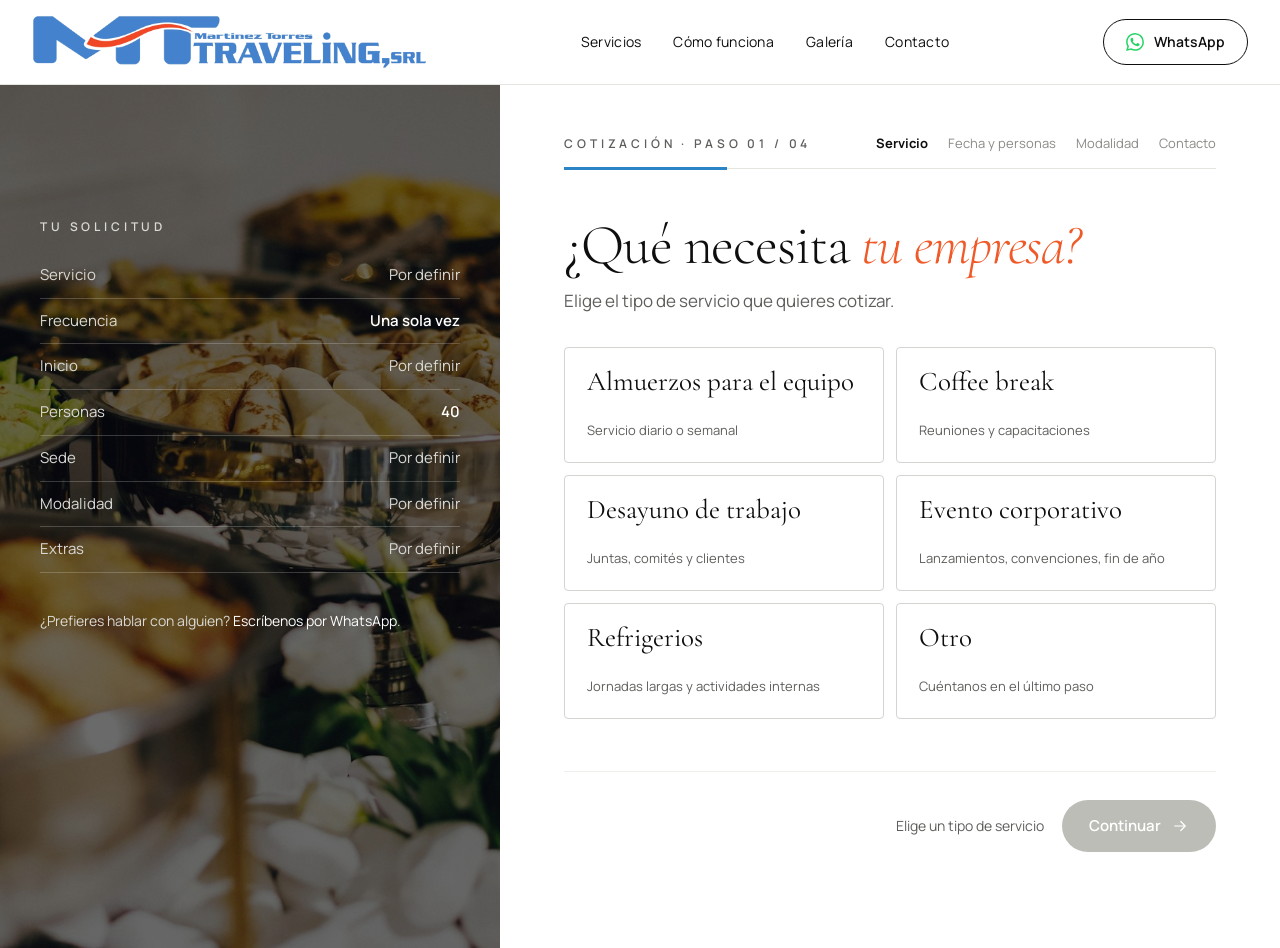
==== commit 3c3b4b01: "Logo nuevo de MT Traveling en la barra Co-Authored-By: Claude Opus 5.5 <noreply@anthropic.com>" ====
--- a/cotizar.html
+++ b/cotizar.html
@@ -9,7 +9,7 @@
   <link rel="preconnect" href="https://fonts.googleapis.com">
   <link rel="preconnect" href="https://fonts.gstatic.com" crossorigin>
   <link href="https://fonts.googleapis.com/css2?family=Cormorant+Garamond:ital,wght@0,300;0,400;0,500;1,300;1,400&family=Manrope:wght@400;500;600;700&display=swap" rel="stylesheet">
-  <link rel="stylesheet" href="css/styles.css?v=5">
+  <link rel="stylesheet" href="css/styles.css?v=8">
 </head>
 <body>
 
@@ -18,7 +18,7 @@
 <header class="site-header">
   <div class="container">
     <a class="brand" href="index.html" aria-label="Ir al inicio">
-      <img src="img/logo-mt-traveling.png?v=2" alt="MT Traveling, SRL · Martínez Torres" width="1600" height="233">
+      <img src="img/logo-mt-traveling.png?v=3" alt="MT Traveling, SRL · Martínez Torres" width="1200" height="164">
     </a>
     <nav class="nav-links" aria-label="Principal">
       <a class="link-ul" href="index.html#servicios">Servicios</a>
@@ -228,8 +228,8 @@
   </section>
 </main>
 
-<script src="js/config.js?v=4"></script>
+<script src="js/config.js?v=5"></script>
 <script src="js/main.js?v=3"></script>
-<script src="js/cotizar.js?v=2"></script>
+<script src="js/cotizar.js?v=3"></script>
 </body>
 </html>
--- a/css/styles.css
+++ b/css/styles.css
@@ -258,6 +258,48 @@
 .feature h3 { margin: 12px 0 6px; font-size: 17px; }
 .feature p { margin: 0; color: var(--muted); font-size: 15px; }
 
+/* ---------- Nosotros (foto del equipo + valores) ---------- */
+.about { padding: 120px 0 112px; }
+.about-top { display: flex; flex-wrap: wrap; gap: 56px 80px; align-items: center; }
+.about-photo { flex: 1 1 340px; max-width: 420px; position: relative; }
+.about-photo img { width: 100%; aspect-ratio: 4 / 5; object-fit: cover; border-radius: 8px; }
+.about-badge {
+  position: absolute; right: -28px; bottom: 36px; max-width: 200px;
+  background: var(--ink); color: var(--paper); border-radius: 12px; padding: 16px 20px;
+  box-shadow: 0 20px 40px -18px rgba(0,0,0,.55);
+}
+.about-badge strong { display: block; font-family: var(--serif); font-weight: 400; font-size: 40px; line-height: 1; color: #FF8A5C; }
+.about-badge span { font-size: 13px; color: var(--on-dark-muted); line-height: 1.35; display: block; margin-top: 4px; }
+.about-text { flex: 1 1 440px; min-width: 0; }
+.about-text .h-display { margin: 0 0 20px; }
+.about-text .lead { margin: 0 0 26px; max-width: 580px; }
+.about-text .lead strong { color: var(--ink); font-weight: 700; }
+.about-buffet { display: flex; gap: 16px; align-items: center; margin: 0 0 34px; padding: 16px 20px; border-radius: 14px; background: #FFF3EE; border: 1px solid #F9D2C2; color: var(--ink); text-decoration: none; transition: transform .3s ease, box-shadow .3s ease; }
+.about-buffet:hover, .about-buffet:focus-visible { color: var(--ink); transform: translateY(-2px); box-shadow: 0 16px 32px -20px rgba(240, 90, 40, .7); }
+.about-buffet-ic { width: 48px; height: 48px; border-radius: 50%; background: var(--orange); color: var(--ink); display: grid; place-items: center; flex: none; }
+.about-buffet-ic .icon { width: 24px; height: 24px; }
+.about-buffet-tx { display: flex; flex-direction: column; gap: 2px; line-height: 1.4; min-width: 0; flex: 1; }
+.about-buffet-tx strong { font-size: 17px; font-weight: 700; }
+.about-buffet-tx span { color: var(--muted); font-size: 14px; }
+.about-buffet-arrow { color: var(--orange); transition: transform .3s ease; }
+.about-buffet:hover .about-buffet-arrow { transform: translateX(4px); }
+.about-checks { list-style: none; margin: 0 0 24px; padding: 0; display: grid; grid-template-columns: repeat(2, minmax(0, 1fr)); gap: 12px 28px; }
+.about-checks li { display: flex; gap: 10px; align-items: flex-start; font-weight: 600; font-size: 15px; line-height: 1.4; }
+.about-checks .icon { color: var(--orange); stroke-width: 2.4; margin-top: 1px; }
+.about-values { margin-top: 88px; display: grid; grid-template-columns: repeat(3, minmax(0, 1fr)); gap: 20px; }
+.value-card {
+  border: 1px solid var(--line); border-radius: 10px; overflow: hidden; background: var(--paper);
+  transition: transform .5s var(--ease), box-shadow .5s var(--ease);
+}
+.value-card:hover { transform: translateY(-4px); box-shadow: 0 26px 44px -30px rgba(0,0,0,.4); }
+.value-card .img { overflow: hidden; }
+.value-card img { width: 100%; aspect-ratio: 16 / 11; object-fit: cover; transition: transform 1.4s var(--ease); }
+.value-card:hover img { transform: scale(1.05); }
+.value-card .b { padding: 22px 24px 26px; }
+.value-card .num { font-size: 12px; font-weight: 700; letter-spacing: .14em; color: var(--blue); }
+.value-card h3 { font-family: var(--serif); font-weight: 400; font-size: 28px; line-height: 1.1; margin: 6px 0 8px; }
+.value-card p { margin: 0; color: var(--muted); font-size: 15px; }
+
 /* ---------- Servicios ---------- */
 .services { background: var(--ink); color: var(--on-dark); padding: 112px 0; }
 .section-head { display: flex; flex-wrap: wrap; justify-content: space-between; align-items: flex-end; gap: 16px 32px; margin-bottom: 48px; }
@@ -313,7 +355,7 @@
   transition: background-color .3s, color .3s, border-color .3s;
 }
 .filter[aria-pressed="true"] { background: var(--ink); color: var(--paper); border-color: var(--ink); }
-.gallery-grid { display: grid; grid-template-columns: repeat(3, minmax(0, 1fr)); grid-auto-rows: 250px; gap: 14px; }
+.gallery-grid { display: grid; grid-template-columns: repeat(3, minmax(0, 1fr)); grid-auto-rows: 250px; grid-auto-flow: dense; gap: 14px; }
 .gallery-item { position: relative; overflow: hidden; border-radius: var(--radius); display: block; }
 .gallery-item.tall { grid-row: span 2; }
 .gallery-item img { width: 100%; height: 100%; object-fit: cover; transition: transform 1.6s var(--ease); }
@@ -508,6 +550,8 @@
   .gallery-grid { grid-template-columns: repeat(2, minmax(0, 1fr)); grid-auto-rows: 200px; }
   .events-grid { grid-template-columns: repeat(2, minmax(0, 1fr)); grid-auto-rows: 260px; }
   .svc-strip .container { grid-template-columns: repeat(2, minmax(0, 1fr)); }
+  .about-values { grid-template-columns: minmax(0, 1fr); max-width: 560px; }
+  .about-badge { right: 12px; }
   .svc-item:nth-child(odd) { border-left: 0; padding-left: 0; }
   .svc-item:nth-child(n+3) { border-top: 1px solid var(--line); }
   .svc-item:nth-child(2) { padding-right: 0; }
@@ -530,6 +574,12 @@
   .svc-text span { font-size: 13px; }
   .svc-arrow { display: none; }
   .intro { padding: 88px 0 72px; }
+  .about { padding: 80px 0; }
+  .about-photo { max-width: none; flex-basis: 100%; }
+  .about-checks { grid-template-columns: minmax(0, 1fr); }
+  .about-values { margin-top: 56px; }
+  .about-badge { bottom: 16px; padding: 12px 16px; }
+  .about-badge strong { font-size: 32px; }
   .photo-pill { width: 84px; height: 38px; }
   .services, .gallery, .process, .cta { padding: 80px 0; }
   .card { height: 400px; flex-basis: 100%; }
